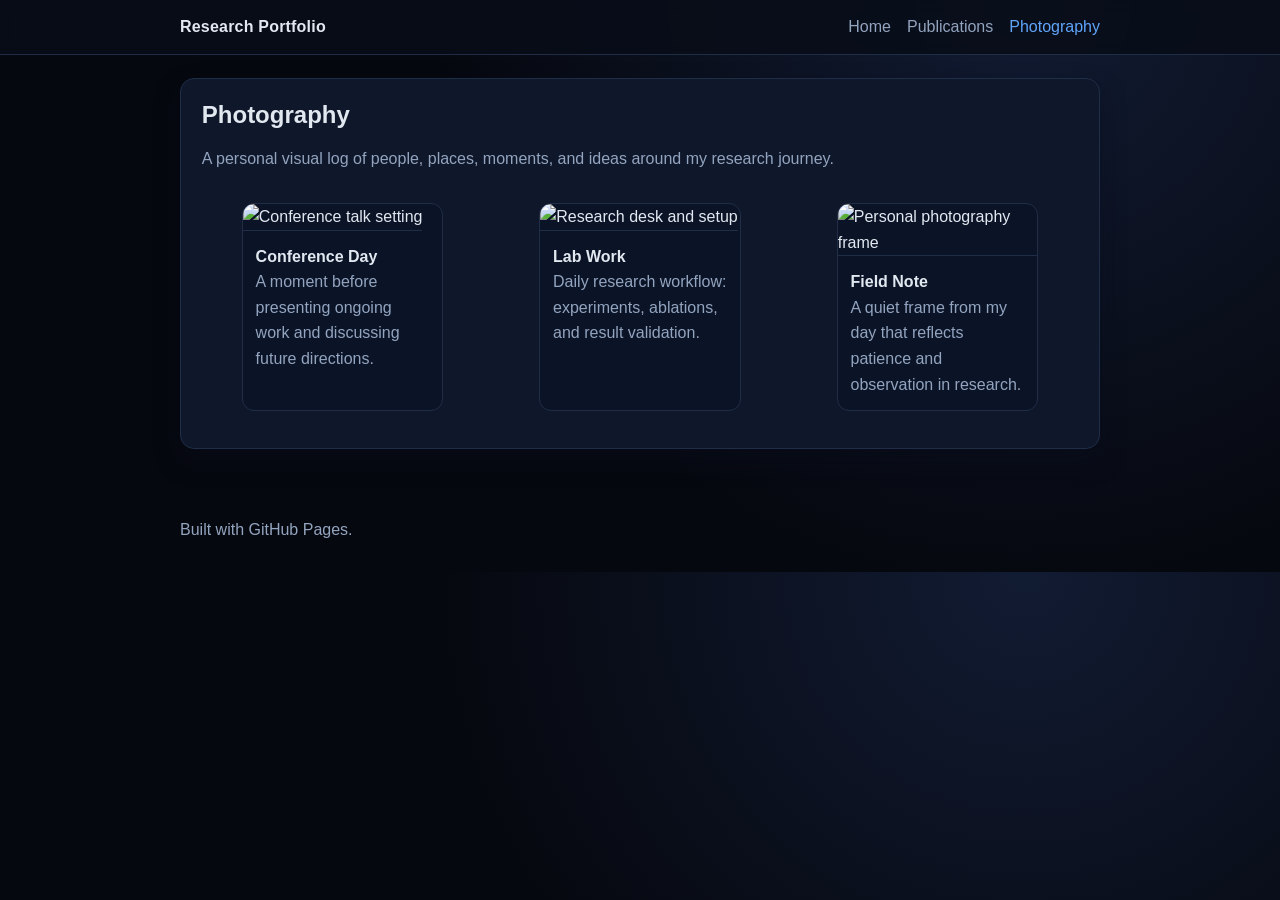
==== photography.html @ e53c8f5a "15/04" ====
<!DOCTYPE html>
<html lang="en">
<head>
  <meta charset="UTF-8">
  <meta name="viewport" content="width=device-width, initial-scale=1.0">
  <title>Photography | Research Portfolio</title>
  <meta name="description" content="Photography gallery with captions.">
  <link rel="stylesheet" href="styles.css">
</head>
<body>
  <header class="site-header">
    <nav class="nav container">
      <a class="logo" href="index.html">Research Portfolio</a>
      <div class="nav-links">
        <a href="index.html">Home</a>
        <a href="publications.html">Publications</a>
        <a href="photography.html" aria-current="page">Photography</a>
      </div>
    </nav>
  </header>

  <main class="container">
    <section class="card reveal">
      <h1>Photography</h1>
      <p class="muted">A personal visual log of people, places, moments, and ideas around my research journey.</p>
      <div id="photoStories" class="photo-stories"></div>
    </section>
  </main>

  <footer class="site-footer">
    <p class="container muted">Built with GitHub Pages.</p>
  </footer>

  <script src="script.js"></script>
</body>
</html>
---- styles.css ----
:root {
  --bg: #06080f;
  --bg-soft: #0b1222;
  --text: #e2e8f0;
  --muted: #93a4bf;
  --card: #0f172a;
  --border: #1f2d46;
  --link: #60a5fa;
  --accent: #22d3ee;
  --shadow: rgba(9, 14, 29, 0.45);
}

* {
  box-sizing: border-box;
}

body {
  margin: 0;
  font-family: Inter, -apple-system, BlinkMacSystemFont, "Segoe UI", Roboto, sans-serif;
  background: radial-gradient(circle at 80% 0%, #111b32 0%, var(--bg) 50%);
  color: var(--text);
  line-height: 1.6;
}

.container {
  width: min(920px, 92vw);
  margin: 0 auto;
}

.site-header {
  background: rgba(9, 13, 25, 0.88);
  backdrop-filter: blur(6px);
  border-bottom: 1px solid var(--border);
  position: sticky;
  top: 0;
}

.nav {
  display: flex;
  justify-content: space-between;
  align-items: center;
  padding: 0.9rem 0;
}

.logo {
  font-weight: 700;
  color: var(--text);
  text-decoration: none;
  letter-spacing: 0.2px;
}

.nav-links {
  display: flex;
  gap: 1rem;
}

.nav-links a {
  text-decoration: none;
  color: var(--muted);
  font-weight: 500;
}

.nav-links a[aria-current="page"] {
  color: var(--link);
}

main {
  padding: 1.4rem 0 2.2rem;
}

.card {
  background: var(--card);
  border: 1px solid var(--border);
  border-radius: 14px;
  padding: 1.3rem;
  margin-bottom: 1rem;
  box-shadow: 0 12px 26px var(--shadow);
  transition: transform 220ms ease, border-color 220ms ease, box-shadow 220ms ease;
}

.card:hover {
  transform: translateY(-2px);
  border-color: #2b3f63;
  box-shadow: 0 16px 34px var(--shadow);
}

.hero {
  display: grid;
  grid-template-columns: 160px 1fr;
  gap: 1.2rem;
  align-items: center;
}

.profile-photo {
  width: 160px;
  height: 160px;
  border-radius: 14px;
  object-fit: cover;
  border: 1px solid var(--border);
  background: #1e293b;
  box-shadow: 0 8px 22px rgba(4, 10, 24, 0.5);
}

h1,
h2 {
  margin-top: 0;
  margin-bottom: 0.5rem;
  line-height: 1.25;
}

.headline {
  margin: 0 0 0.5rem;
  color: var(--muted);
  font-size: 1.05rem;
}

.links a {
  color: var(--link);
  text-decoration: none;
  margin-right: 0.7rem;
}

.links a:hover {
  color: var(--accent);
}

.muted {
  color: var(--muted);
}

.clean-list,
.timeline,
.experience-list,
.publication-list {
  list-style: none;
  margin: 0;
  padding: 0;
}

.clean-list li,
.timeline li,
.experience-list li,
.publication-list li {
  padding: 0.7rem 0;
  border-bottom: 1px solid var(--border);
}

.clean-list li:last-child,
.timeline li:last-child,
.experience-list li:last-child,
.publication-list li:last-child {
  border-bottom: none;
}

.timeline-date {
  display: inline-block;
  min-width: 7rem;
  color: var(--muted);
  font-size: 0.95rem;
}

.item-title {
  font-weight: 600;
}

.highlighted-grid {
  display: grid;
  grid-template-columns: repeat(auto-fit, minmax(230px, 1fr));
  gap: 0.9rem;
}

.highlight-card {
  background: linear-gradient(160deg, #101b34 0%, #0d162b 100%);
  border: 1px solid var(--border);
  border-radius: 12px;
  overflow: hidden;
}

.highlight-card img {
  width: 100%;
  height: 170px;
  object-fit: cover;
  border-bottom: 1px solid var(--border);
}

.highlight-card .content {
  padding: 0.85rem;
}

.highlight-card .concept-tag {
  display: inline-block;
  font-size: 0.82rem;
  color: #0b1327;
  background: linear-gradient(90deg, #22d3ee, #67e8f9);
  border-radius: 999px;
  padding: 0.15rem 0.55rem;
  margin-bottom: 0.35rem;
}

.gallery {
  display: grid;
  grid-template-columns: repeat(auto-fit, minmax(180px, 1fr));
  gap: 0.8rem;
}

.gallery img {
  width: 100%;
  height: 160px;
  object-fit: cover;
  border-radius: 10px;
  border: 1px solid var(--border);
}

.photo-stories {
  display: grid;
  grid-template-columns: repeat(auto-fit, minmax(240px, 1fr));
  gap: 1rem;
}

.photo-story {
  border: 1px solid var(--border);
  border-radius: 12px;
  overflow: hidden;
  background: #0b1427;
}

.photo-story img {
  width: 100%;
  height: 210px;
  object-fit: cover;
  border-bottom: 1px solid var(--border);
}

.photo-story figcaption {
  padding: 0.8rem;
}

.site-footer {
  padding: 1.1rem 0 1.8rem;
}

code {
  background: #1e293b;
  border-radius: 6px;
  padding: 0.1rem 0.35rem;
  font-size: 0.9em;
}

.reveal {
  opacity: 0;
  transform: translateY(12px);
  animation: revealUp 560ms ease forwards;
}

.reveal:nth-of-type(2) {
  animation-delay: 60ms;
}

.reveal:nth-of-type(3) {
  animation-delay: 120ms;
}

.reveal:nth-of-type(4) {
  animation-delay: 180ms;
}

.reveal:nth-of-type(5) {
  animation-delay: 240ms;
}

@keyframes revealUp {
  to {
    opacity: 1;
    transform: translateY(0);
  }
}

@media (max-width: 700px) {
  .hero {
    grid-template-columns: 1fr;
  }

  .profile-photo {
    width: 120px;
    height: 120px;
  }
}
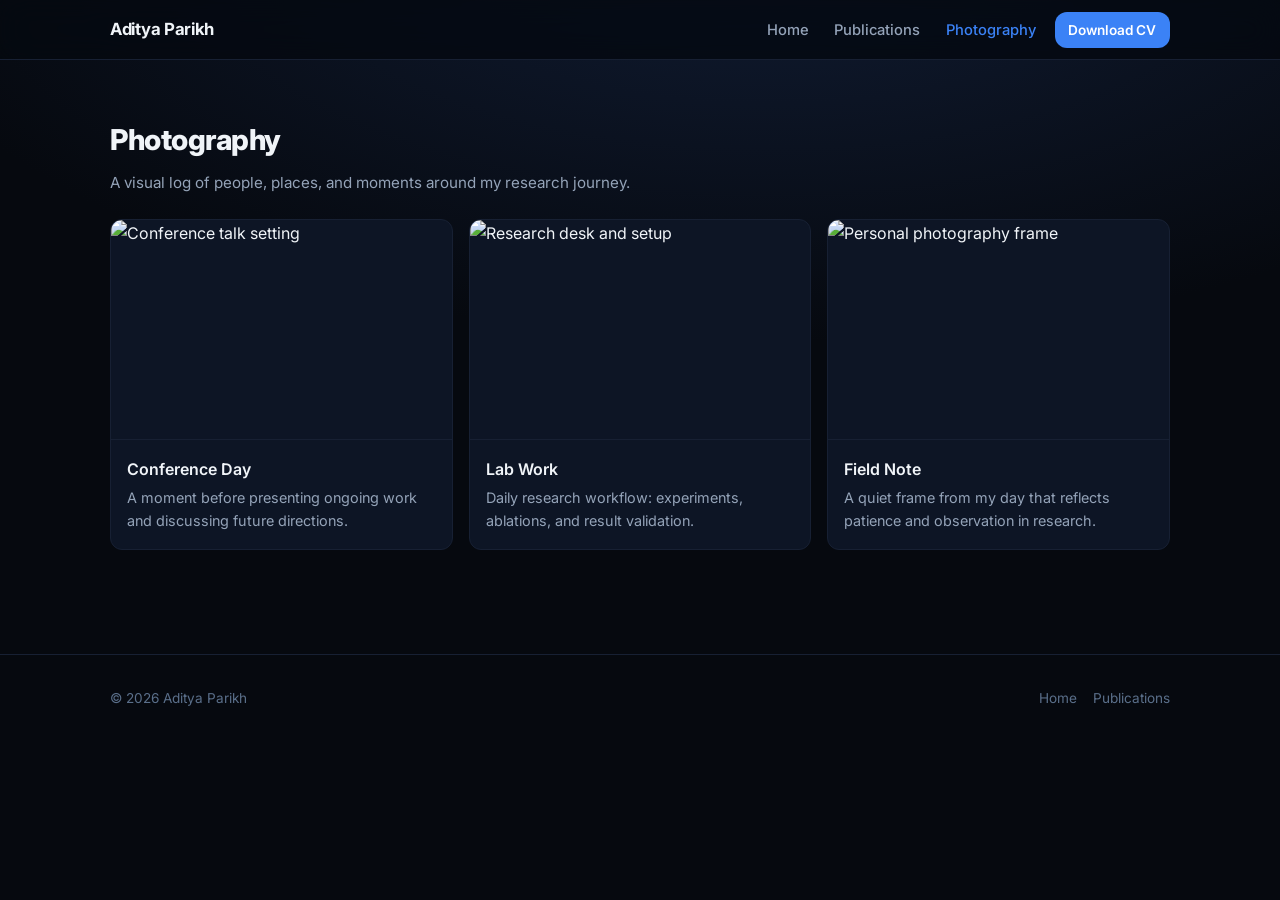
==== commit a2612266: "visuals" ====
--- a/photography.html
+++ b/photography.html
@@ -3,33 +3,52 @@
 <head>
   <meta charset="UTF-8">
   <meta name="viewport" content="width=device-width, initial-scale=1.0">
-  <title>Photography | Research Portfolio</title>
-  <meta name="description" content="Photography gallery with captions.">
+  <title>Photography — Aditya Parikh</title>
+  <meta name="description" content="Photography gallery by Aditya Parikh — moments from research, travel, and daily life.">
+  <link rel="preconnect" href="https://fonts.googleapis.com">
+  <link rel="preconnect" href="https://fonts.gstatic.com" crossorigin>
+  <link href="https://fonts.googleapis.com/css2?family=Inter:wght@400;500;600;700;800&display=swap" rel="stylesheet">
   <link rel="stylesheet" href="styles.css">
 </head>
 <body>
   <header class="site-header">
     <nav class="nav container">
-      <a class="logo" href="index.html">Research Portfolio</a>
+      <a class="nav-brand" href="index.html">Aditya Parikh</a>
+      <button class="nav-toggle" aria-label="Toggle navigation">
+        <svg viewBox="0 0 24 24" fill="none" stroke="currentColor" stroke-width="2" stroke-linecap="round"><line x1="3" y1="6" x2="21" y2="6"/><line x1="3" y1="12" x2="21" y2="12"/><line x1="3" y1="18" x2="21" y2="18"/></svg>
+      </button>
       <div class="nav-links">
         <a href="index.html">Home</a>
         <a href="publications.html">Publications</a>
         <a href="photography.html" aria-current="page">Photography</a>
+        <a href="ADITYA_PARIKH_CV.pdf" target="_blank" class="nav-cv">Download CV</a>
       </div>
     </nav>
   </header>
 
   <main class="container">
-    <section class="card reveal">
-      <h1>Photography</h1>
-      <p class="muted">A personal visual log of people, places, moments, and ideas around my research journey.</p>
+    <section class="section" style="margin-top:1.5rem;">
+      <h1 style="font-size:1.8rem;font-weight:800;margin-bottom:0.4rem;letter-spacing:-0.5px;">Photography</h1>
+      <p style="color:var(--text-secondary);margin-bottom:1.5rem;font-size:0.95rem;">A visual log of people, places, and moments around my research journey.</p>
       <div id="photoStories" class="photo-stories"></div>
     </section>
   </main>
 
   <footer class="site-footer">
-    <p class="container muted">Built with GitHub Pages.</p>
+    <div class="container footer-inner">
+      <span class="footer-text">&copy; 2026 Aditya Parikh</span>
+      <div class="footer-links">
+        <a href="index.html">Home</a>
+        <a href="publications.html">Publications</a>
+      </div>
+    </div>
   </footer>
+
+  <!-- Lightbox -->
+  <div class="lightbox" id="lightbox">
+    <button class="lightbox-close" aria-label="Close">&times;</button>
+    <img src="" alt="Enlarged photo">
+  </div>
 
   <script src="script.js"></script>
 </body>
--- a/styles.css
+++ b/styles.css
@@ -1,287 +1,492 @@
 :root {
-  --bg: #06080f;
-  --bg-soft: #0b1222;
-  --text: #e2e8f0;
-  --muted: #93a4bf;
-  --card: #0f172a;
-  --border: #1f2d46;
-  --link: #60a5fa;
-  --accent: #22d3ee;
-  --shadow: rgba(9, 14, 29, 0.45);
-}
-
-* {
-  box-sizing: border-box;
-}
+  --bg: #06090f;
+  --bg-gradient: radial-gradient(ellipse 120% 80% at 60% -10%, #111d35 0%, #06090f 60%);
+  --surface: #0d1525;
+  --surface-hover: #111d30;
+  --border: #172033;
+  --border-hover: #243352;
+  --text: #f0f4f8;
+  --text-secondary: #94a3b8;
+  --text-muted: #5a6f8a;
+  --accent: #3b82f6;
+  --accent-soft: rgba(59, 130, 246, 0.12);
+  --accent-hover: #60a5fa;
+  --cyan: #22d3ee;
+  --emerald: #34d399;
+  --amber: #f59e0b;
+  --rose: #f472b6;
+  --purple: #a78bfa;
+  --radius: 12px;
+  --radius-lg: 18px;
+  --radius-full: 999px;
+  --shadow: 0 8px 32px rgba(0,0,0,0.35);
+  --shadow-lg: 0 16px 48px rgba(0,0,0,0.45);
+  --transition: 200ms ease;
+  --max-w: 1060px;
+  --header-h: 60px;
+}
+
+*, *::before, *::after { box-sizing: border-box; margin: 0; padding: 0; }
+
+html { scroll-behavior: smooth; }
 
 body {
-  margin: 0;
-  font-family: Inter, -apple-system, BlinkMacSystemFont, "Segoe UI", Roboto, sans-serif;
-  background: radial-gradient(circle at 80% 0%, #111b32 0%, var(--bg) 50%);
+  font-family: 'Inter', -apple-system, BlinkMacSystemFont, "Segoe UI", Roboto, sans-serif;
+  background: var(--bg);
+  background-image: var(--bg-gradient);
+  background-attachment: fixed;
   color: var(--text);
-  line-height: 1.6;
-}
-
-.container {
-  width: min(920px, 92vw);
-  margin: 0 auto;
-}
-
+  line-height: 1.65;
+  -webkit-font-smoothing: antialiased;
+}
+
+a { color: var(--accent); text-decoration: none; transition: color var(--transition); }
+a:hover { color: var(--accent-hover); }
+
+img { display: block; max-width: 100%; }
+
+.container { width: min(var(--max-w), 90vw); margin: 0 auto; }
+
+/* ─── Header ─── */
 .site-header {
-  background: rgba(9, 13, 25, 0.88);
-  backdrop-filter: blur(6px);
+  position: sticky; top: 0; z-index: 100;
+  background: rgba(6, 9, 15, 0.82);
+  backdrop-filter: blur(14px) saturate(1.6);
+  -webkit-backdrop-filter: blur(14px) saturate(1.6);
   border-bottom: 1px solid var(--border);
-  position: sticky;
-  top: 0;
-}
-
+  height: var(--header-h);
+}
 .nav {
-  display: flex;
-  justify-content: space-between;
-  align-items: center;
-  padding: 0.9rem 0;
-}
-
-.logo {
-  font-weight: 700;
-  color: var(--text);
-  text-decoration: none;
-  letter-spacing: 0.2px;
-}
-
-.nav-links {
-  display: flex;
-  gap: 1rem;
-}
-
+  display: flex; justify-content: space-between; align-items: center;
+  height: var(--header-h);
+}
+.nav-brand {
+  font-weight: 700; font-size: 1.05rem; color: var(--text);
+  letter-spacing: -0.3px;
+}
+.nav-links { display: flex; align-items: center; gap: 0.2rem; }
 .nav-links a {
-  text-decoration: none;
-  color: var(--muted);
-  font-weight: 500;
-}
-
-.nav-links a[aria-current="page"] {
-  color: var(--link);
-}
-
-main {
-  padding: 1.4rem 0 2.2rem;
-}
-
+  color: var(--text-secondary); font-weight: 500; font-size: 0.92rem;
+  padding: 0.4rem 0.7rem; border-radius: var(--radius); transition: all var(--transition);
+}
+.nav-links a:hover { color: var(--text); background: var(--accent-soft); }
+.nav-links a[aria-current="page"] { color: var(--accent); }
+.nav-cv {
+  margin-left: 0.3rem; padding: 0.4rem 0.85rem !important;
+  background: var(--accent); color: #fff !important; border-radius: var(--radius-full);
+  font-size: 0.85rem !important; font-weight: 600 !important;
+}
+.nav-cv:hover { background: var(--accent-hover) !important; }
+.nav-toggle {
+  display: none; background: none; border: none; color: var(--text);
+  cursor: pointer; padding: 0.4rem;
+}
+.nav-toggle svg { width: 24px; height: 24px; }
+
+/* ─── Sections ─── */
+main { padding: 2rem 0 3rem; }
+.section { margin-bottom: 2.5rem; }
+.section-header {
+  display: flex; justify-content: space-between; align-items: baseline;
+  margin-bottom: 1rem; flex-wrap: wrap; gap: 0.5rem;
+}
+.section-header h2 {
+  font-size: 1.35rem; font-weight: 700; letter-spacing: -0.3px;
+}
+.section-link {
+  font-size: 0.88rem; font-weight: 500; color: var(--accent);
+  display: inline-flex; align-items: center; gap: 0.3rem;
+}
+.section-link:hover { gap: 0.5rem; }
+
+/* ─── Cards ─── */
 .card {
-  background: var(--card);
+  background: var(--surface);
   border: 1px solid var(--border);
-  border-radius: 14px;
-  padding: 1.3rem;
-  margin-bottom: 1rem;
-  box-shadow: 0 12px 26px var(--shadow);
-  transition: transform 220ms ease, border-color 220ms ease, box-shadow 220ms ease;
-}
-
+  border-radius: var(--radius-lg);
+  padding: 1.5rem;
+  box-shadow: var(--shadow);
+  transition: transform var(--transition), border-color var(--transition), box-shadow var(--transition);
+}
 .card:hover {
   transform: translateY(-2px);
-  border-color: #2b3f63;
-  box-shadow: 0 16px 34px var(--shadow);
-}
-
+  border-color: var(--border-hover);
+  box-shadow: var(--shadow-lg);
+}
+.card + .card { margin-top: 1rem; }
+
+/* ─── Hero ─── */
 .hero {
-  display: grid;
-  grid-template-columns: 160px 1fr;
-  gap: 1.2rem;
-  align-items: center;
-}
-
-.profile-photo {
-  width: 160px;
-  height: 160px;
-  border-radius: 14px;
-  object-fit: cover;
-  border: 1px solid var(--border);
-  background: #1e293b;
-  box-shadow: 0 8px 22px rgba(4, 10, 24, 0.5);
-}
-
-h1,
-h2 {
-  margin-top: 0;
-  margin-bottom: 0.5rem;
-  line-height: 1.25;
-}
-
-.headline {
-  margin: 0 0 0.5rem;
-  color: var(--muted);
-  font-size: 1.05rem;
-}
-
-.links a {
-  color: var(--link);
-  text-decoration: none;
-  margin-right: 0.7rem;
-}
-
-.links a:hover {
-  color: var(--accent);
-}
-
-.muted {
-  color: var(--muted);
-}
-
-.clean-list,
-.timeline,
-.experience-list,
-.publication-list {
-  list-style: none;
-  margin: 0;
-  padding: 0;
-}
-
-.clean-list li,
-.timeline li,
-.experience-list li,
-.publication-list li {
-  padding: 0.7rem 0;
+  display: flex; gap: 2rem; align-items: flex-start;
+  padding: 2rem; margin-bottom: 2.5rem;
+}
+.hero-photo-wrap {
+  flex-shrink: 0; position: relative;
+}
+.hero-photo-ring {
+  width: 170px; height: 170px; border-radius: var(--radius-lg);
+  padding: 3px;
+  background: linear-gradient(135deg, var(--accent) 0%, var(--cyan) 50%, var(--purple) 100%);
+}
+.hero-photo {
+  width: 100%; height: 100%; border-radius: calc(var(--radius-lg) - 2px);
+  object-fit: cover; display: block;
+  background: var(--surface);
+}
+.hero-content { flex: 1; min-width: 0; }
+.hero-name {
+  font-size: 2.5rem; font-weight: 800; letter-spacing: -1px; line-height: 1.15;
+  background: linear-gradient(135deg, #e2e8f0 0%, #94a3b8 100%);
+  -webkit-background-clip: text; -webkit-text-fill-color: transparent;
+  background-clip: text; margin-bottom: 0.2rem;
+}
+.hero-title {
+  font-size: 1.1rem; color: var(--text-secondary); margin-bottom: 0.6rem;
+  font-weight: 500;
+}
+.hero-affiliation {
+  font-size: 0.92rem; color: var(--text-muted); margin-bottom: 0.8rem;
+}
+.hero-bio {
+  color: var(--text-secondary); font-size: 0.95rem; line-height: 1.7;
+  margin-bottom: 1.1rem; max-width: 600px;
+}
+.hero-links {
+  display: flex; flex-wrap: wrap; gap: 0.5rem; margin-bottom: 1rem;
+}
+.hero-link {
+  display: inline-flex; align-items: center; gap: 0.4rem;
+  padding: 0.4rem 0.9rem; border-radius: var(--radius-full);
+  background: rgba(59, 130, 246, 0.08); border: 1px solid rgba(59, 130, 246, 0.18);
+  color: var(--accent); font-size: 0.88rem; font-weight: 500;
+  transition: all var(--transition);
+}
+.hero-link:hover {
+  background: rgba(59, 130, 246, 0.16); border-color: rgba(59, 130, 246, 0.35);
+  color: var(--accent-hover);
+}
+.hero-link svg { width: 16px; height: 16px; flex-shrink: 0; }
+
+/* ─── Open-to badges ─── */
+.open-to {
+  display: flex; flex-wrap: wrap; gap: 0.5rem;
+}
+.open-badge {
+  display: inline-flex; align-items: center; gap: 0.35rem;
+  padding: 0.35rem 0.85rem; border-radius: var(--radius-full);
+  font-size: 0.82rem; font-weight: 600;
+  background: rgba(34, 211, 153, 0.08); border: 1px solid rgba(34, 211, 153, 0.22);
+  color: var(--emerald);
+}
+.open-badge::before {
+  content: ""; width: 7px; height: 7px; border-radius: 50%;
+  background: var(--emerald); animation: pulse-dot 2s ease infinite;
+}
+@keyframes pulse-dot {
+  0%, 100% { opacity: 1; transform: scale(1); }
+  50% { opacity: 0.5; transform: scale(0.8); }
+}
+
+/* ─── Pill tags ─── */
+.pills { display: flex; flex-wrap: wrap; gap: 0.4rem; }
+.pill {
+  display: inline-block; padding: 0.3rem 0.75rem;
+  border-radius: var(--radius-full); font-size: 0.82rem; font-weight: 500;
+  background: var(--accent-soft); color: var(--accent);
+  border: 1px solid rgba(59, 130, 246, 0.12);
+}
+
+/* ─── Publication list ─── */
+.pub-list { list-style: none; }
+.pub-item {
+  padding: 1.1rem 0; border-bottom: 1px solid var(--border);
+}
+.pub-item:last-child { border-bottom: none; }
+.pub-year-group { margin-bottom: 2rem; }
+.pub-year-label {
+  font-size: 1.1rem; font-weight: 700; color: var(--text-muted);
+  margin-bottom: 0.5rem; padding-bottom: 0.4rem;
+  border-bottom: 2px solid var(--border);
+}
+.pub-title { font-weight: 600; font-size: 1rem; margin-bottom: 0.25rem; line-height: 1.4; }
+.pub-authors { color: var(--text-secondary); font-size: 0.9rem; margin-bottom: 0.2rem; }
+.pub-authors .me { font-weight: 600; color: var(--text); }
+.pub-venue { color: var(--text-muted); font-size: 0.88rem; }
+.pub-meta { display: flex; flex-wrap: wrap; align-items: center; gap: 0.4rem; margin-top: 0.45rem; }
+.pub-tag {
+  display: inline-block; padding: 0.15rem 0.55rem;
+  border-radius: var(--radius-full); font-size: 0.75rem; font-weight: 600;
+  text-transform: uppercase; letter-spacing: 0.5px;
+}
+.pub-tag--oral { background: rgba(34, 211, 153, 0.12); color: var(--emerald); }
+.pub-tag--under-review { background: rgba(245, 158, 11, 0.12); color: var(--amber); }
+.pub-tag--first-author { background: rgba(59, 130, 246, 0.12); color: var(--accent); }
+.pub-tag--equal-contribution { background: rgba(167, 139, 250, 0.12); color: var(--purple); }
+.pub-tag--workshop { background: rgba(244, 114, 182, 0.1); color: var(--rose); }
+.pub-tag--journal { background: rgba(34, 211, 153, 0.1); color: var(--cyan); }
+.pub-tag--thesis { background: rgba(94, 134, 175, 0.12); color: var(--text-secondary); }
+.pub-links { display: inline-flex; gap: 0.5rem; }
+.pub-link {
+  font-size: 0.82rem; font-weight: 500; color: var(--accent);
+  display: inline-flex; align-items: center; gap: 0.25rem;
+}
+.pub-link:hover { color: var(--accent-hover); }
+
+/* Pub stats bar */
+.pub-stats {
+  display: flex; flex-wrap: wrap; gap: 1.2rem;
+  padding: 1rem 1.5rem; margin-bottom: 1.5rem;
+  background: var(--surface); border: 1px solid var(--border);
+  border-radius: var(--radius-lg);
+}
+.pub-stat { text-align: center; }
+.pub-stat-num { font-size: 1.6rem; font-weight: 800; color: var(--text); line-height: 1.2; }
+.pub-stat-label { font-size: 0.78rem; color: var(--text-muted); font-weight: 500; }
+
+/* Pub filters */
+.pub-filters {
+  display: flex; flex-wrap: wrap; gap: 0.35rem;
+  margin-bottom: 1.5rem;
+}
+.pub-filter {
+  padding: 0.35rem 0.85rem; border-radius: var(--radius-full);
+  font-size: 0.85rem; font-weight: 500; cursor: pointer;
+  background: transparent; border: 1px solid var(--border);
+  color: var(--text-secondary); transition: all var(--transition);
+}
+.pub-filter:hover { border-color: var(--border-hover); color: var(--text); }
+.pub-filter.active {
+  background: var(--accent); border-color: var(--accent); color: #fff;
+}
+
+/* ─── Timeline ─── */
+.timeline { list-style: none; position: relative; padding-left: 1.5rem; }
+.timeline::before {
+  content: ""; position: absolute; left: 5px; top: 0.5rem; bottom: 0.5rem;
+  width: 2px; background: var(--border);
+}
+.timeline li {
+  position: relative; padding: 0.6rem 0 0.6rem 0.8rem;
+}
+.timeline li::before {
+  content: ""; position: absolute; left: -1.5rem; top: 1rem;
+  width: 10px; height: 10px; border-radius: 50%;
+  background: var(--accent); border: 2px solid var(--surface);
+}
+.timeline-date {
+  font-size: 0.85rem; color: var(--text-muted); font-weight: 600;
+}
+.timeline-title { font-weight: 600; font-size: 0.95rem; }
+.timeline-detail { color: var(--text-secondary); font-size: 0.9rem; }
+
+/* ─── Experience ─── */
+.exp-list { list-style: none; }
+.exp-item {
+  padding: 1rem 0; border-bottom: 1px solid var(--border);
+}
+.exp-item:last-child { border-bottom: none; }
+.exp-role { font-weight: 700; font-size: 1rem; }
+.exp-org { color: var(--accent); font-size: 0.92rem; }
+.exp-period { color: var(--text-muted); font-size: 0.85rem; margin-bottom: 0.3rem; }
+.exp-summary { color: var(--text-secondary); font-size: 0.92rem; }
+
+/* ─── Education ─── */
+.edu-item {
+  padding: 0.9rem 0; border-bottom: 1px solid var(--border);
+}
+.edu-item:last-child { border-bottom: none; }
+.edu-degree { font-weight: 700; font-size: 1rem; }
+.edu-institution { color: var(--accent); font-size: 0.92rem; }
+.edu-period { color: var(--text-muted); font-size: 0.85rem; }
+.edu-focus { color: var(--text-secondary); font-size: 0.9rem; }
+
+/* ─── Skills ─── */
+.skills-grid {
+  display: grid; grid-template-columns: repeat(auto-fit, minmax(200px, 1fr));
+  gap: 1rem;
+}
+.skill-group-label {
+  font-size: 0.78rem; font-weight: 700; text-transform: uppercase;
+  letter-spacing: 0.8px; color: var(--text-muted); margin-bottom: 0.5rem;
+}
+.skill-tags { display: flex; flex-wrap: wrap; gap: 0.3rem; }
+.skill-tag {
+  padding: 0.25rem 0.6rem; border-radius: var(--radius-full);
+  font-size: 0.82rem; background: rgba(148, 163, 184, 0.08);
+  border: 1px solid var(--border); color: var(--text-secondary);
+}
+
+/* ─── Achievements ─── */
+.achievements { list-style: none; }
+.achievements li {
+  padding: 0.5rem 0; padding-left: 1.2rem; position: relative;
+  color: var(--text-secondary); font-size: 0.92rem;
   border-bottom: 1px solid var(--border);
 }
-
-.clean-list li:last-child,
-.timeline li:last-child,
-.experience-list li:last-child,
-.publication-list li:last-child {
-  border-bottom: none;
-}
-
-.timeline-date {
-  display: inline-block;
-  min-width: 7rem;
-  color: var(--muted);
-  font-size: 0.95rem;
-}
-
-.item-title {
-  font-weight: 600;
-}
-
-.highlighted-grid {
-  display: grid;
-  grid-template-columns: repeat(auto-fit, minmax(230px, 1fr));
-  gap: 0.9rem;
-}
-
+.achievements li:last-child { border-bottom: none; }
+.achievements li::before {
+  content: "★"; position: absolute; left: 0; color: var(--amber); font-size: 0.75rem;
+}
+
+/* ─── Highlighted works ─── */
+.highlights-grid {
+  display: grid; grid-template-columns: repeat(auto-fit, minmax(260px, 1fr));
+  gap: 1rem;
+}
 .highlight-card {
-  background: linear-gradient(160deg, #101b34 0%, #0d162b 100%);
-  border: 1px solid var(--border);
-  border-radius: 12px;
-  overflow: hidden;
-}
-
+  background: var(--surface); border: 1px solid var(--border);
+  border-radius: var(--radius); overflow: hidden;
+  transition: all var(--transition);
+}
+.highlight-card:hover {
+  border-color: var(--border-hover);
+  transform: translateY(-3px);
+  box-shadow: var(--shadow-lg);
+}
 .highlight-card img {
-  width: 100%;
-  height: 170px;
-  object-fit: cover;
+  width: 100%; height: 180px; object-fit: cover;
   border-bottom: 1px solid var(--border);
 }
-
-.highlight-card .content {
-  padding: 0.85rem;
-}
-
+.highlight-card .hl-body { padding: 1rem; }
 .highlight-card .concept-tag {
-  display: inline-block;
-  font-size: 0.82rem;
-  color: #0b1327;
-  background: linear-gradient(90deg, #22d3ee, #67e8f9);
-  border-radius: 999px;
-  padding: 0.15rem 0.55rem;
-  margin-bottom: 0.35rem;
-}
-
-.gallery {
-  display: grid;
-  grid-template-columns: repeat(auto-fit, minmax(180px, 1fr));
-  gap: 0.8rem;
-}
-
-.gallery img {
-  width: 100%;
-  height: 160px;
-  object-fit: cover;
-  border-radius: 10px;
-  border: 1px solid var(--border);
-}
-
+  display: inline-block; font-size: 0.75rem; font-weight: 700;
+  color: #06090f; background: linear-gradient(90deg, var(--cyan), #67e8f9);
+  border-radius: var(--radius-full); padding: 0.15rem 0.6rem; margin-bottom: 0.4rem;
+  text-transform: uppercase; letter-spacing: 0.5px;
+}
+.highlight-card .hl-title { font-weight: 600; font-size: 0.95rem; margin-bottom: 0.25rem; }
+.highlight-card .hl-desc { color: var(--text-secondary); font-size: 0.88rem; }
+
+/* ─── Gallery ─── */
+.gallery-grid {
+  display: grid; grid-template-columns: repeat(auto-fit, minmax(160px, 1fr));
+  gap: 0.7rem;
+}
+.gallery-grid img {
+  width: 100%; height: 160px; object-fit: cover;
+  border-radius: var(--radius); border: 1px solid var(--border);
+  cursor: pointer; transition: all var(--transition);
+}
+.gallery-grid img:hover {
+  border-color: var(--border-hover);
+  transform: scale(1.03);
+}
+
+/* ─── Photo stories ─── */
 .photo-stories {
-  display: grid;
-  grid-template-columns: repeat(auto-fit, minmax(240px, 1fr));
+  display: grid; grid-template-columns: repeat(auto-fit, minmax(260px, 1fr));
   gap: 1rem;
 }
-
 .photo-story {
-  border: 1px solid var(--border);
-  border-radius: 12px;
-  overflow: hidden;
-  background: #0b1427;
-}
-
+  border: 1px solid var(--border); border-radius: var(--radius);
+  overflow: hidden; background: var(--surface);
+  transition: all var(--transition);
+}
+.photo-story:hover {
+  border-color: var(--border-hover); transform: translateY(-2px);
+}
 .photo-story img {
-  width: 100%;
-  height: 210px;
-  object-fit: cover;
+  width: 100%; height: 220px; object-fit: cover;
   border-bottom: 1px solid var(--border);
-}
-
-.photo-story figcaption {
-  padding: 0.8rem;
-}
-
+  cursor: pointer;
+}
+.photo-story figcaption { padding: 1rem; }
+.photo-story .ps-title { font-weight: 600; margin-bottom: 0.2rem; }
+.photo-story .ps-caption { color: var(--text-secondary); font-size: 0.9rem; }
+
+/* ─── Contact CTA ─── */
+.cta-section {
+  text-align: center; padding: 3rem 1.5rem;
+  background: linear-gradient(135deg, rgba(59, 130, 246, 0.06) 0%, rgba(34, 211, 153, 0.04) 100%);
+  border: 1px solid rgba(59, 130, 246, 0.12);
+  border-radius: var(--radius-lg);
+}
+.cta-heading {
+  font-size: 1.5rem; font-weight: 700; margin-bottom: 0.4rem;
+}
+.cta-sub {
+  color: var(--text-secondary); font-size: 0.95rem; margin-bottom: 1.2rem;
+  max-width: 500px; margin-left: auto; margin-right: auto;
+}
+.cta-btn {
+  display: inline-flex; align-items: center; gap: 0.4rem;
+  padding: 0.65rem 1.5rem; border-radius: var(--radius-full);
+  background: var(--accent); color: #fff; font-weight: 600;
+  font-size: 0.95rem; transition: all var(--transition);
+}
+.cta-btn:hover { background: var(--accent-hover); color: #fff; transform: translateY(-1px); }
+
+/* ─── Footer ─── */
 .site-footer {
-  padding: 1.1rem 0 1.8rem;
-}
-
-code {
-  background: #1e293b;
-  border-radius: 6px;
-  padding: 0.1rem 0.35rem;
-  font-size: 0.9em;
-}
-
-.reveal {
-  opacity: 0;
-  transform: translateY(12px);
-  animation: revealUp 560ms ease forwards;
-}
-
-.reveal:nth-of-type(2) {
-  animation-delay: 60ms;
-}
-
-.reveal:nth-of-type(3) {
-  animation-delay: 120ms;
-}
-
-.reveal:nth-of-type(4) {
-  animation-delay: 180ms;
-}
-
-.reveal:nth-of-type(5) {
-  animation-delay: 240ms;
-}
-
-@keyframes revealUp {
-  to {
-    opacity: 1;
-    transform: translateY(0);
+  border-top: 1px solid var(--border); padding: 2rem 0;
+  margin-top: 1rem;
+}
+.footer-inner {
+  display: flex; justify-content: space-between; align-items: center;
+  flex-wrap: wrap; gap: 0.8rem;
+}
+.footer-text { color: var(--text-muted); font-size: 0.85rem; }
+.footer-links { display: flex; gap: 1rem; }
+.footer-links a { color: var(--text-muted); font-size: 0.85rem; }
+.footer-links a:hover { color: var(--text-secondary); }
+
+/* ─── Lightbox ─── */
+.lightbox {
+  display: none; position: fixed; inset: 0; z-index: 1000;
+  background: rgba(0, 0, 0, 0.88); backdrop-filter: blur(8px);
+  align-items: center; justify-content: center; cursor: pointer;
+}
+.lightbox.open { display: flex; }
+.lightbox img {
+  max-width: 90vw; max-height: 88vh; border-radius: var(--radius);
+  box-shadow: 0 24px 80px rgba(0,0,0,0.6);
+}
+.lightbox-close {
+  position: absolute; top: 1.2rem; right: 1.5rem;
+  background: none; border: none; color: #fff; font-size: 2rem;
+  cursor: pointer; opacity: 0.7; transition: opacity var(--transition);
+  line-height: 1;
+}
+.lightbox-close:hover { opacity: 1; }
+
+/* ─── Scroll reveal ─── */
+.reveal-on-scroll {
+  opacity: 0; transform: translateY(20px);
+  transition: opacity 0.5s ease, transform 0.5s ease;
+}
+.reveal-on-scroll.visible {
+  opacity: 1; transform: translateY(0);
+}
+
+/* ─── Responsive ─── */
+@media (max-width: 768px) {
+  .hero {
+    flex-direction: column; align-items: center; text-align: center;
+    gap: 1.2rem; padding: 1.5rem;
   }
-}
-
-@media (max-width: 700px) {
-  .hero {
-    grid-template-columns: 1fr;
+  .hero-photo-ring { width: 130px; height: 130px; }
+  .hero-name { font-size: 1.8rem; }
+  .hero-bio { max-width: 100%; }
+  .hero-links { justify-content: center; }
+  .open-to { justify-content: center; }
+  .nav-links { 
+    display: none; flex-direction: column;
+    position: absolute; top: var(--header-h); left: 0; right: 0;
+    background: rgba(6, 9, 15, 0.96); backdrop-filter: blur(14px);
+    padding: 1rem; border-bottom: 1px solid var(--border);
+    gap: 0.2rem;
   }
-
-  .profile-photo {
-    width: 120px;
-    height: 120px;
-  }
-}
+  .nav-links.open { display: flex; }
+  .nav-links a { padding: 0.7rem 1rem; width: 100%; }
+  .nav-toggle { display: block; }
+  .section-header { flex-direction: column; gap: 0.3rem; }
+  .pub-stats { gap: 0.8rem; padding: 0.8rem 1rem; }
+  .skills-grid { grid-template-columns: 1fr 1fr; }
+  .footer-inner { flex-direction: column; text-align: center; }
+  .highlights-grid { grid-template-columns: 1fr; }
+}
+
+@media (max-width: 480px) {
+  .skills-grid { grid-template-columns: 1fr; }
+  .pub-stat-num { font-size: 1.3rem; }
+}
